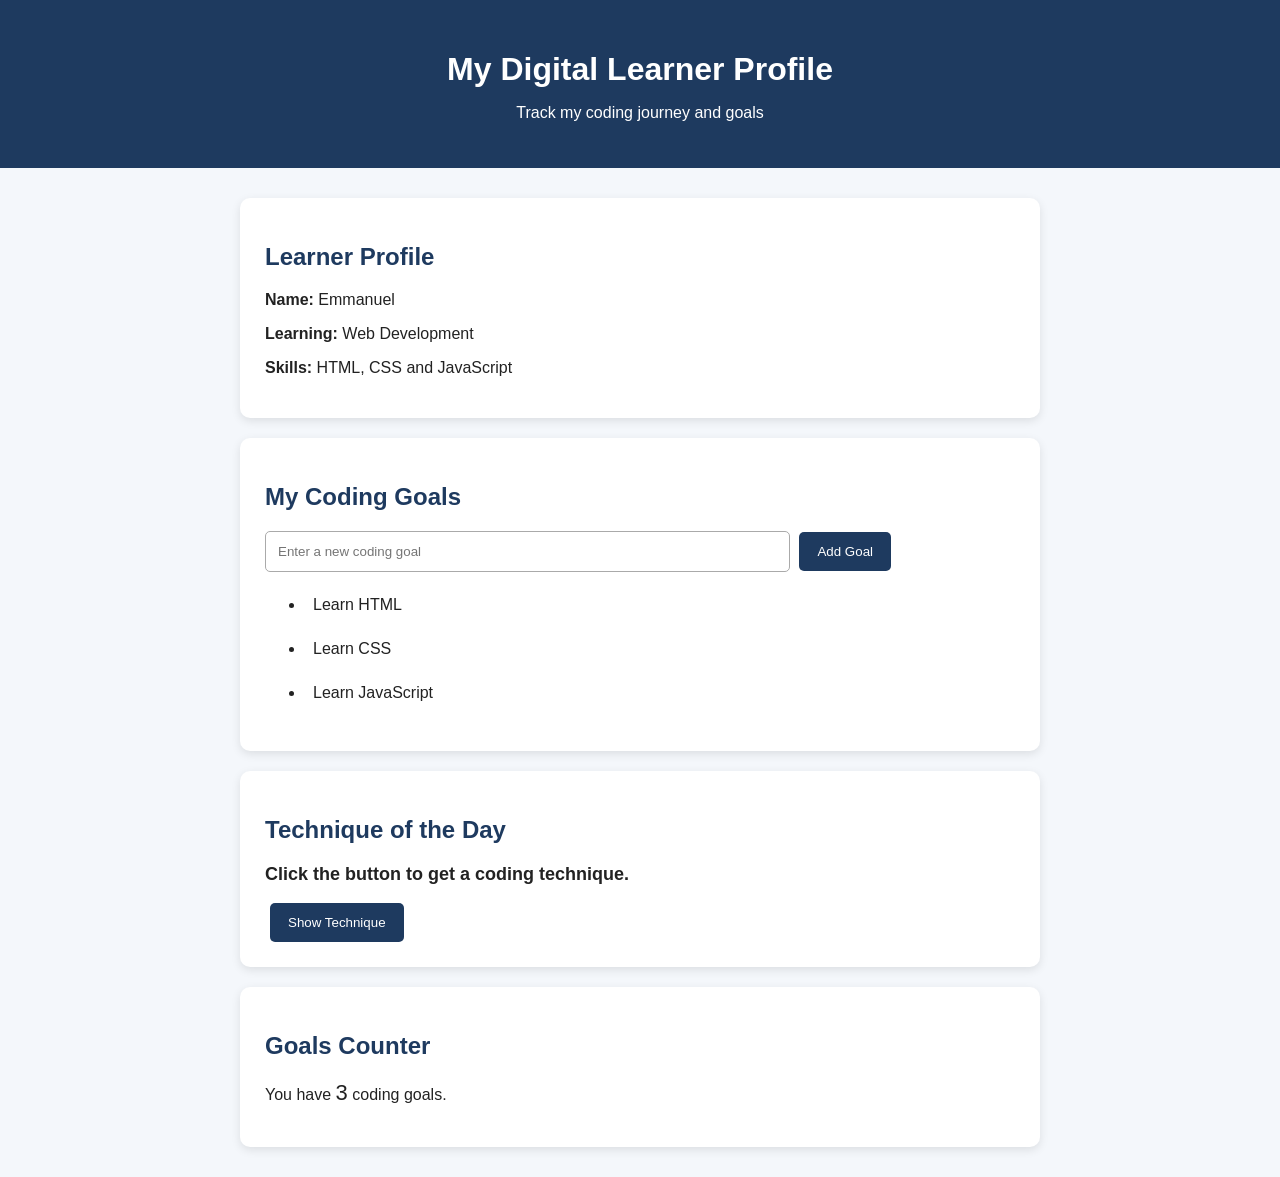
==== index.html @ 0e3e2306 "first commit" ====
<!DOCTYPE html>
<html lang="en">
<head>
  <meta charset="UTF-8">
  <meta name="viewport" content="width=device-width, initial-scale=1.0">
  <title>Learner Digital Profile</title>
  <link rel="stylesheet" href="style.css">
</head>

<body>

  <header>
    <h1>My Digital Learner Profile</h1>
    <p>Track my coding journey and goals</p>
  </header>

  <main>

    <!-- Learner Profile -->
    <section class="profile">
      <h2>Learner Profile</h2>
      <p><strong>Name:</strong> Emmanuel</p>
      <p><strong>Learning:</strong> Web Development</p>
      <p><strong>Skills:</strong> HTML, CSS and JavaScript</p>
    </section>

    <!-- Coding Goals -->
    <section class="goals">
      <h2>My Coding Goals</h2>

      <input type="text" id="goalInput" placeholder="Enter a new coding goal">
      <button id="addGoalBtn">Add Goal</button>

      <ul id="goalList">
        <li>Learn HTML</li>
        <li>Learn CSS</li>
        <li>Learn JavaScript</li>
      </ul>
    </section>

    <!-- Technique of the Day -->
    <section class="technique">
      <h2>Technique of the Day</h2>

      <p id="techniqueText">Click the button to get a coding technique.</p>

      <button id="techniqueBtn">Show Technique</button>
    </section>

    <!-- Counter -->
    <section class="counter">
      <h2>Goals Counter</h2>
      <p>You have <span id="goalCount">3</span> coding goals.</p>
    </section>

  </main>

  <script src="script.js"></script>
<script>const goalInput = document.getElementById("goalInput");
const addGoalBtn = document.getElementById("addGoalBtn");
const goalList = document.getElementById("goalList");
const goalCount = document.getElementById("goalCount");

const techniqueBtn = document.getElementById("techniqueBtn");
const techniqueText = document.getElementById("techniqueText");

const techniques = [
  "Practice writing clean HTML.",
  "Use meaningful class names in CSS.",
  "Use JavaScript functions to organize your code.",
  "Test your website in the browser.",
  "Use comments to explain difficult code.",
  "Practice solving small coding problems.",
  "Keep your code properly formatted."
];

// Add a new goal
addGoalBtn.addEventListener("click", function () {

  const goal = goalInput.value.trim();

  if (goal === "") {
    alert("Please enter a coding goal.");
    return;
  }

  const newGoal = document.createElement("li");
  newGoal.textContent = goal;

  goalList.appendChild(newGoal);

  goalInput.value = "";

  updateGoalCount();
});

// Update number of goals
function updateGoalCount() {
  const numberOfGoals = goalList.children.length;
  goalCount.textContent = numberOfGoals;
}

// Display a random technique
techniqueBtn.addEventListener("click", function () {

  const randomNumber = Math.floor(Math.random() * techniques.length);

  techniqueText.textContent = techniques[randomNumber];
});</script>
</body>
  <style>* {
  box-sizing: border-box;
}

body {
  font-family: Arial, sans-serif;
  margin: 0;
  background: #f4f7fb;
  color: #222;
}

header {
  text-align: center;
  background: #1e3a5f;
  color: white;
  padding: 30px;
}

header h1 {
  margin-bottom: 10px;
}

main {
  width: 90%;
  max-width: 800px;
  margin: 30px auto;
}

section {
  background: white;
  padding: 25px;
  margin-bottom: 20px;
  border-radius: 10px;
  box-shadow: 0 3px 10px rgba(0, 0, 0, 0.1);
}

h2 {
  color: #1e3a5f;
}

input {
  padding: 12px;
  width: 70%;
  border: 1px solid #aaa;
  border-radius: 5px;
}

button {
  padding: 12px 18px;
  border: none;
  border-radius: 5px;
  background: #1e3a5f;
  color: white;
  cursor: pointer;
  margin-left: 5px;
}

button:hover {
  background: #315f91;
}

li {
  margin: 10px 0;
  padding: 8px;
}

#techniqueText {
  font-size: 18px;
  font-weight: bold;
}

#goalCount {
  font-size: 22px;
}</style>
</body>
</html>
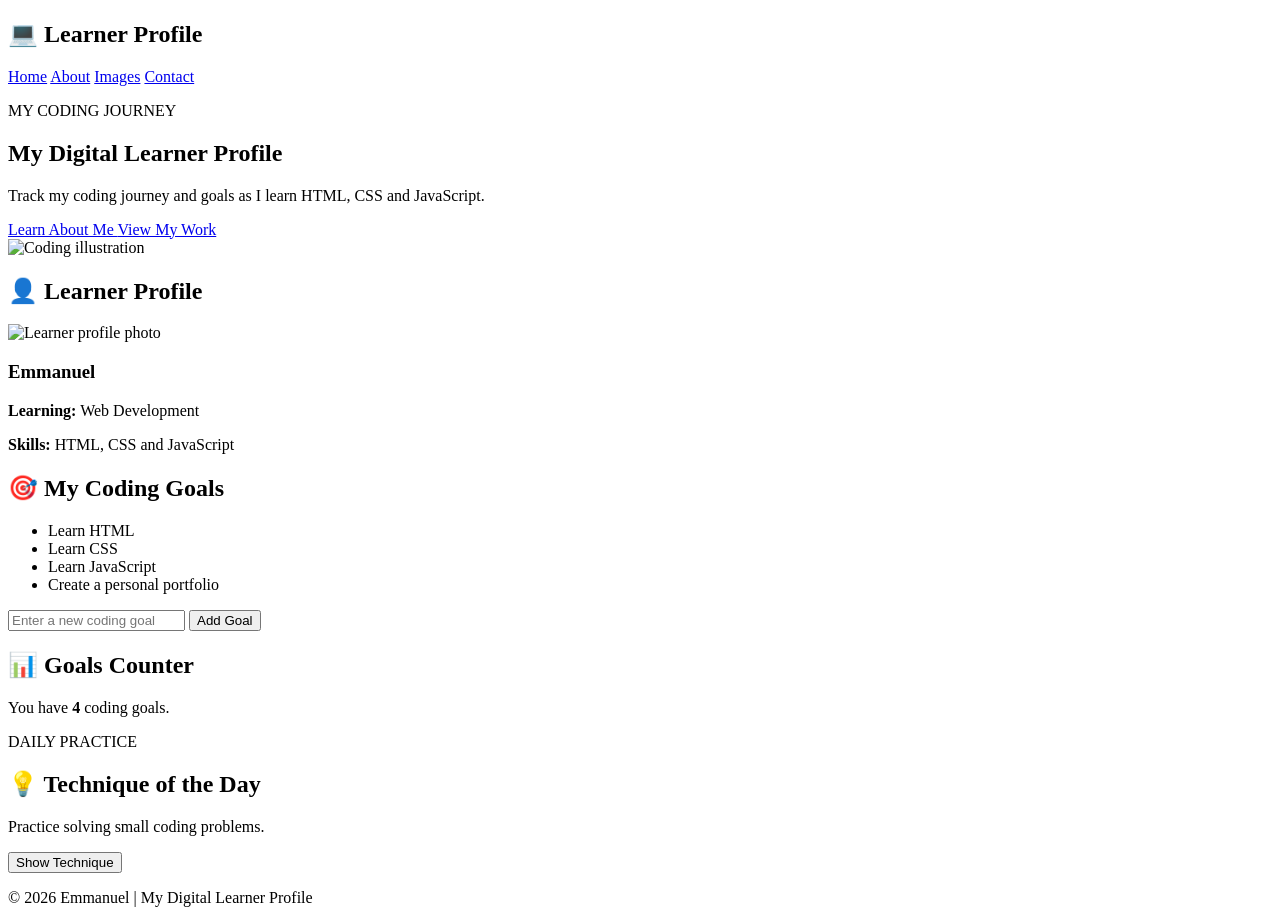
==== commit 2c31838c: "commit changes" ====
--- a/index.html
+++ b/index.html
@@ -1,186 +1,205 @@
 <!DOCTYPE html>
 <html lang="en">
 <head>
-  <meta charset="UTF-8">
-  <meta name="viewport" content="width=device-width, initial-scale=1.0">
-  <title>Learner Digital Profile</title>
-  <link rel="stylesheet" href="style.css">
+    <meta charset="UTF-8">
+    <meta name="viewport" content="width=device-width, initial-scale=1.0">
+    <title>My Digital Learner Profile</title>
+
+    <link rel="stylesheet" href="style.css">
 </head>
 
 <body>
 
-  <header>
-    <h1>My Digital Learner Profile</h1>
-    <p>Track my coding journey and goals</p>
-  </header>
-
-  <main>
-
-    <!-- Learner Profile -->
-    <section class="profile">
-      <h2>Learner Profile</h2>
-      <p><strong>Name:</strong> Emmanuel</p>
-      <p><strong>Learning:</strong> Web Development</p>
-      <p><strong>Skills:</strong> HTML, CSS and JavaScript</p>
-    </section>
-
-    <!-- Coding Goals -->
-    <section class="goals">
-      <h2>My Coding Goals</h2>
-
-      <input type="text" id="goalInput" placeholder="Enter a new coding goal">
-      <button id="addGoalBtn">Add Goal</button>
-
-      <ul id="goalList">
-        <li>Learn HTML</li>
-        <li>Learn CSS</li>
-        <li>Learn JavaScript</li>
-      </ul>
-    </section>
-
-    <!-- Technique of the Day -->
-    <section class="technique">
-      <h2>Technique of the Day</h2>
-
-      <p id="techniqueText">Click the button to get a coding technique.</p>
-
-      <button id="techniqueBtn">Show Technique</button>
-    </section>
-
-    <!-- Counter -->
-    <section class="counter">
-      <h2>Goals Counter</h2>
-      <p>You have <span id="goalCount">3</span> coding goals.</p>
-    </section>
-
-  </main>
-
-  <script src="script.js"></script>
-<script>const goalInput = document.getElementById("goalInput");
-const addGoalBtn = document.getElementById("addGoalBtn");
-const goalList = document.getElementById("goalList");
-const goalCount = document.getElementById("goalCount");
-
-const techniqueBtn = document.getElementById("techniqueBtn");
-const techniqueText = document.getElementById("techniqueText");
-
-const techniques = [
-  "Practice writing clean HTML.",
-  "Use meaningful class names in CSS.",
-  "Use JavaScript functions to organize your code.",
-  "Test your website in the browser.",
-  "Use comments to explain difficult code.",
-  "Practice solving small coding problems.",
-  "Keep your code properly formatted."
-];
-
-// Add a new goal
-addGoalBtn.addEventListener("click", function () {
-
-  const goal = goalInput.value.trim();
-
-  if (goal === "") {
-    alert("Please enter a coding goal.");
-    return;
-  }
-
-  const newGoal = document.createElement("li");
-  newGoal.textContent = goal;
-
-  goalList.appendChild(newGoal);
-
-  goalInput.value = "";
-
-  updateGoalCount();
-});
-
-// Update number of goals
-function updateGoalCount() {
-  const numberOfGoals = goalList.children.length;
-  goalCount.textContent = numberOfGoals;
-}
-
-// Display a random technique
-techniqueBtn.addEventListener("click", function () {
-
-  const randomNumber = Math.floor(Math.random() * techniques.length);
-
-  techniqueText.textContent = techniques[randomNumber];
-});</script>
-</body>
-  <style>* {
-  box-sizing: border-box;
-}
-
-body {
-  font-family: Arial, sans-serif;
-  margin: 0;
-  background: #f4f7fb;
-  color: #222;
-}
-
-header {
-  text-align: center;
-  background: #1e3a5f;
-  color: white;
-  padding: 30px;
-}
-
-header h1 {
-  margin-bottom: 10px;
-}
-
-main {
-  width: 90%;
-  max-width: 800px;
-  margin: 30px auto;
-}
-
-section {
-  background: white;
-  padding: 25px;
-  margin-bottom: 20px;
-  border-radius: 10px;
-  box-shadow: 0 3px 10px rgba(0, 0, 0, 0.1);
-}
-
-h2 {
-  color: #1e3a5f;
-}
-
-input {
-  padding: 12px;
-  width: 70%;
-  border: 1px solid #aaa;
-  border-radius: 5px;
-}
-
-button {
-  padding: 12px 18px;
-  border: none;
-  border-radius: 5px;
-  background: #1e3a5f;
-  color: white;
-  cursor: pointer;
-  margin-left: 5px;
-}
-
-button:hover {
-  background: #315f91;
-}
-
-li {
-  margin: 10px 0;
-  padding: 8px;
-}
-
-#techniqueText {
-  font-size: 18px;
-  font-weight: bold;
-}
-
-#goalCount {
-  font-size: 22px;
-}</style>
+    <nav class="navbar">
+
+        <h2>💻 Learner Profile</h2>
+
+        <div class="nav-links">
+            <a href="index.html">Home</a>
+            <a href="about.html">About</a>
+            <a href="images.html">Images</a>
+            <a href="contact.html">Contact</a>
+        </div>
+
+    </nav>
+
+
+    <main>
+
+        <section class="hero">
+
+            <div class="hero-text">
+
+                <p class="small-title">
+                    MY CODING JOURNEY
+                </p>
+
+                <h1>
+                    My Digital
+                    <span>Learner Profile</span>
+                </h1>
+
+                <p>
+                    Track my coding journey and goals as I learn
+                    HTML, CSS and JavaScript.
+                </p>
+
+                <a href="about.html" class="btn">
+                    Learn About Me
+                </a>
+
+                <a href="images.html" class="btn second-btn">
+                    View My Work
+                </a>
+
+            </div>
+
+            <div class="hero-image">
+
+                <img
+                    src="images/hero-coding-illustration.png"
+                    alt="Coding illustration"
+                >
+
+            </div>
+
+        </section>
+
+
+        <!-- Learner Profile -->
+
+        <section class="section">
+
+            <h2>👤 Learner Profile</h2>
+
+            <div class="profile-card">
+
+                <img
+                    src="images/profile-photo.png"
+                    alt="Learner profile photo"
+                >
+
+                <div>
+
+                    <h3>Emmanuel</h3>
+
+                    <p>
+                        <strong>Learning:</strong>
+                        Web Development
+                    </p>
+
+                    <p>
+                        <strong>Skills:</strong>
+                        HTML, CSS and JavaScript
+                    </p>
+
+                </div>
+
+            </div>
+
+        </section>
+
+
+        <!-- Coding Goals -->
+
+        <section class="section">
+
+            <h2>🎯 My Coding Goals</h2>
+
+            <div class="goal-card">
+
+                <ul id="goalList">
+
+                    <li>Learn HTML</li>
+
+                    <li>Learn CSS</li>
+
+                    <li>Learn JavaScript</li>
+
+                    <li>Create a personal portfolio</li>
+
+                </ul>
+
+
+                <div class="goal-form">
+
+                    <input
+                        type="text"
+                        id="goalInput"
+                        placeholder="Enter a new coding goal"
+                    >
+
+                    <button
+                        id="addGoalBtn"
+                        class="btn"
+                    >
+                        Add Goal
+                    </button>
+
+                </div>
+
+            </div>
+
+        </section>
+
+
+        <!-- Goal Counter -->
+
+        <section class="counter-card">
+
+            <h2>📊 Goals Counter</h2>
+
+            <p>
+                You have
+                <strong id="goalCount">4</strong>
+                coding goals.
+            </p>
+
+        </section>
+
+
+        <!-- Technique -->
+
+        <section class="technique-card">
+
+            <div>
+
+                <p class="small-title">
+                    DAILY PRACTICE
+                </p>
+
+                <h2>
+                    💡 Technique of the Day
+                </h2>
+
+                <p id="techniqueText">
+                    Practice solving small coding problems.
+                </p>
+
+            </div>
+
+            <button
+                id="techniqueBtn"
+                class="btn"
+            >
+                Show Technique
+            </button>
+
+        </section>
+
+    </main>
+
+
+    <footer>
+
+        <p>
+            © 2026 Emmanuel | My Digital Learner Profile
+        </p>
+
+    </footer>
+
+
+    <script src="script.js"></script>
+
 </body>
 </html>
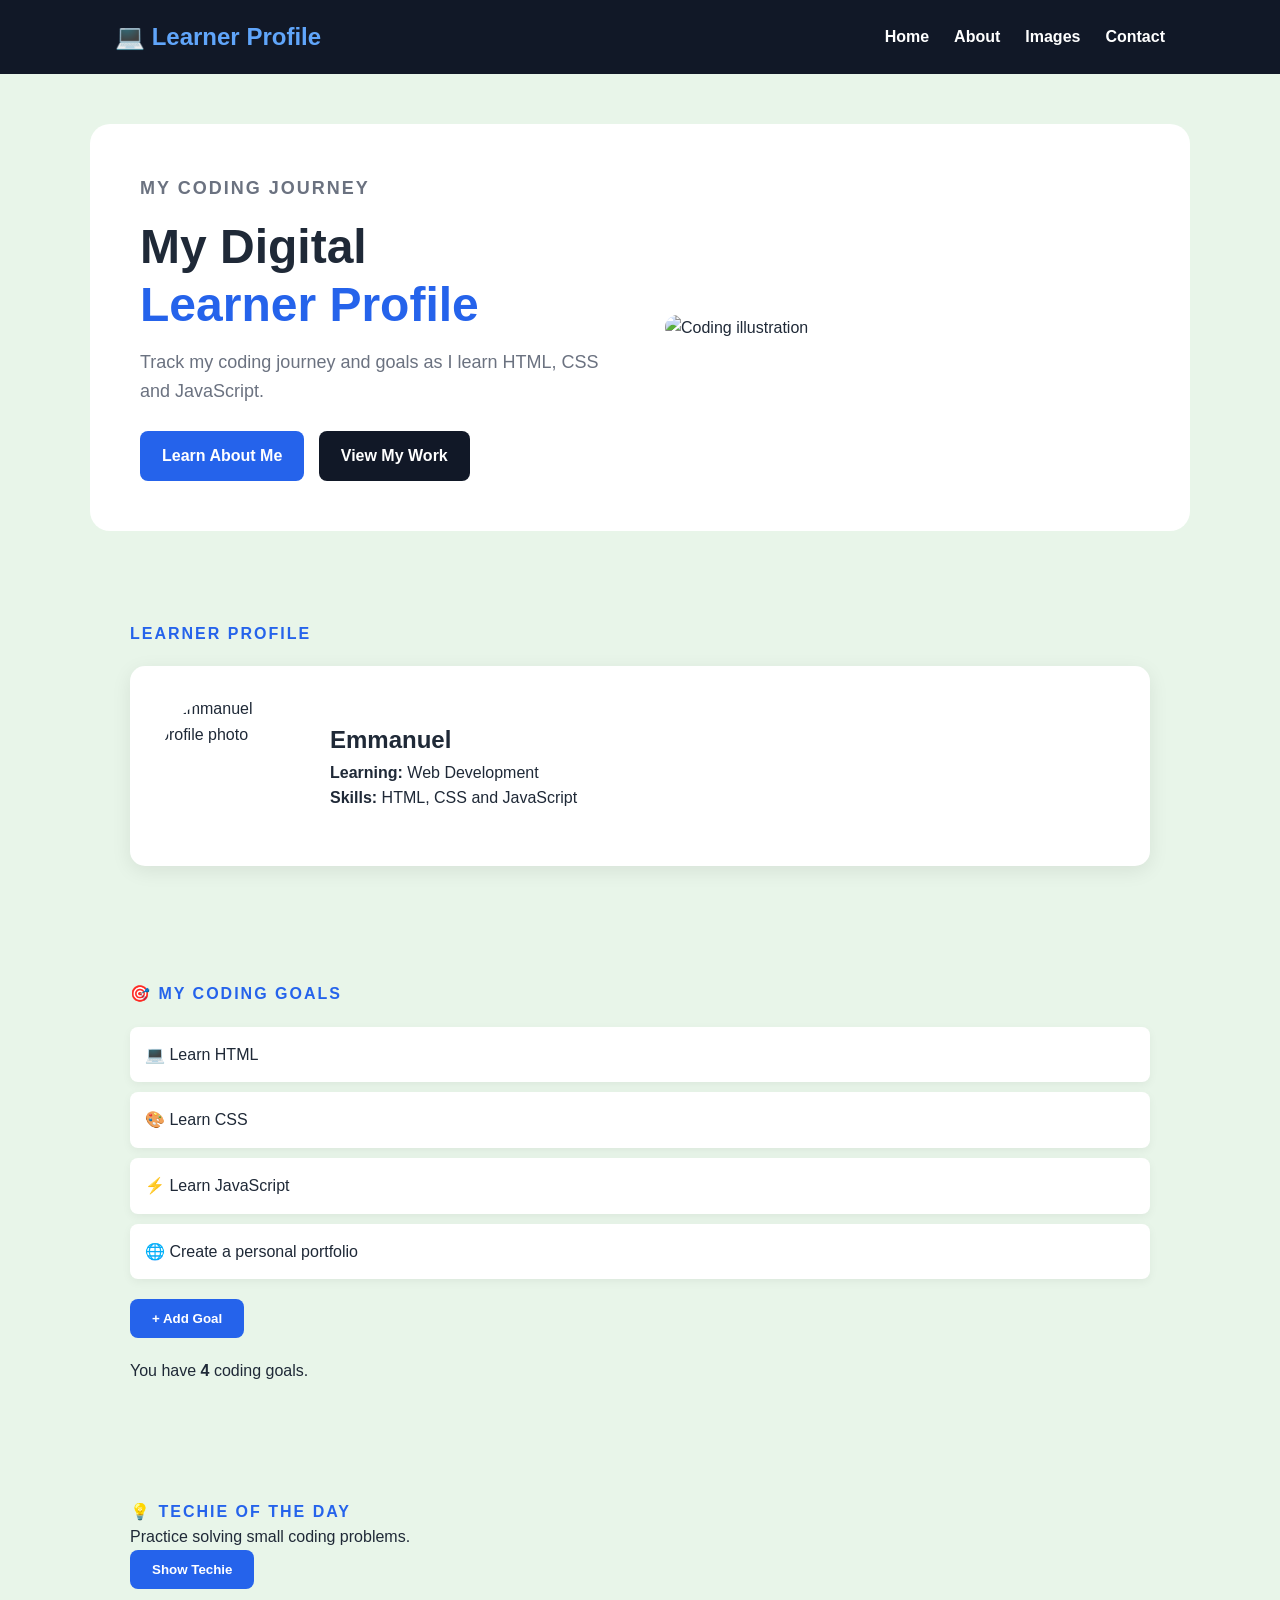
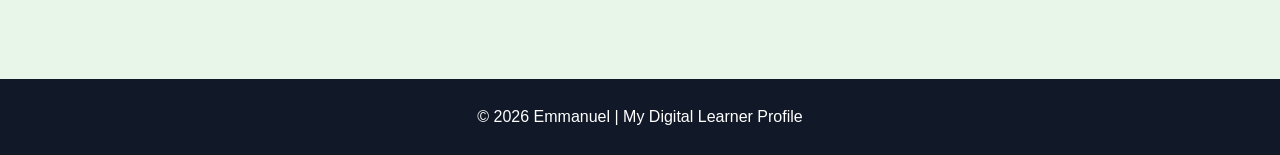
==== commit 6a65db8c: "commit changes" ====
--- a/index.html
+++ b/index.html
@@ -4,14 +4,13 @@
     <meta charset="UTF-8">
     <meta name="viewport" content="width=device-width, initial-scale=1.0">
     <title>My Digital Learner Profile</title>
-
     <link rel="stylesheet" href="style.css">
 </head>
 
 <body>
 
-    <nav class="navbar">
-
+<header>
+    <nav>
         <h2>💻 Learner Profile</h2>
 
         <div class="nav-links">
@@ -20,186 +19,386 @@
             <a href="images.html">Images</a>
             <a href="contact.html">Contact</a>
         </div>
-
     </nav>
-
-
-    <main>
-
-        <section class="hero">
-
-            <div class="hero-text">
-
-                <p class="small-title">
-                    MY CODING JOURNEY
+</header>
+
+<main>
+
+    <section class="hero">
+        <div class="hero-text">
+            <p class="small-title">MY CODING JOURNEY</p>
+
+            <h1>My Digital<br>
+                <span>Learner Profile</span>
+            </h1>
+
+            <p>
+                Track my coding journey and goals as I learn
+                HTML, CSS and JavaScript.
+            </p>
+
+            <div class="buttons">
+                <a href="about.html" class="btn">Learn About Me</a>
+                <a href="images.html" class="btn secondary">View My Work</a>
+            </div>
+        </div>
+
+        <div class="hero-image">
+            <img src="images/coding.jpg" alt="Coding illustration">
+        </div>
+    </section>
+
+    <section class="profile">
+        <p class="section-title"> LEARNER PROFILE</p>
+
+        <div class="profile-card">
+
+            <img src="images/profile.jpg"
+                 alt="Emmanuel profile photo"
+                 class="profile-photo">
+
+            <div>
+                <h2>Emmanuel</h2>
+
+                <p><strong>Learning:</strong> Web Development</p>
+
+                <p>
+                    <strong>Skills:</strong>
+                    HTML, CSS and JavaScript
                 </p>
-
-                <h1>
-                    My Digital
-                    <span>Learner Profile</span>
-                </h1>
-
-                <p>
-                    Track my coding journey and goals as I learn
-                    HTML, CSS and JavaScript.
-                </p>
-
-                <a href="about.html" class="btn">
-                    Learn About Me
-                </a>
-
-                <a href="images.html" class="btn second-btn">
-                    View My Work
-                </a>
-
             </div>
 
-            <div class="hero-image">
-
-                <img
-                    src="images/hero-coding-illustration.png"
-                    alt="Coding illustration"
-                >
-
-            </div>
-
-        </section>
-
-
-        <!-- Learner Profile -->
-
-        <section class="section">
-
-            <h2>👤 Learner Profile</h2>
-
-            <div class="profile-card">
-
-                <img
-                    src="images/profile-photo.png"
-                    alt="Learner profile photo"
-                >
-
-                <div>
-
-                    <h3>Emmanuel</h3>
-
-                    <p>
-                        <strong>Learning:</strong>
-                        Web Development
-                    </p>
-
-                    <p>
-                        <strong>Skills:</strong>
-                        HTML, CSS and JavaScript
-                    </p>
-
-                </div>
-
-            </div>
-
-        </section>
-
-
-        <!-- Coding Goals -->
-
-        <section class="section">
-
-            <h2>🎯 My Coding Goals</h2>
-
-            <div class="goal-card">
-
-                <ul id="goalList">
-
-                    <li>Learn HTML</li>
-
-                    <li>Learn CSS</li>
-
-                    <li>Learn JavaScript</li>
-
-                    <li>Create a personal portfolio</li>
-
-                </ul>
-
-
-                <div class="goal-form">
-
-                    <input
-                        type="text"
-                        id="goalInput"
-                        placeholder="Enter a new coding goal"
-                    >
-
-                    <button
-                        id="addGoalBtn"
-                        class="btn"
-                    >
-                        Add Goal
-                    </button>
-
-                </div>
-
-            </div>
-
-        </section>
-
-
-        <!-- Goal Counter -->
-
-        <section class="counter-card">
-
-            <h2>📊 Goals Counter</h2>
-
-            <p>
-                You have
-                <strong id="goalCount">4</strong>
-                coding goals.
+        </div>
+    </section>
+
+    <section class="goals">
+        <p class="section-title">🎯 MY CODING GOALS</p>
+
+        <div id="goalList">
+
+            <div class="goal">💻 Learn HTML</div>
+            <div class="goal">🎨 Learn CSS</div>
+            <div class="goal">⚡ Learn JavaScript</div>
+            <div class="goal">🌐 Create a personal portfolio</div>
+
+        </div>
+
+        <button id="addGoal">+ Add Goal</button>
+
+        <p class="counter">
+            You have <strong id="goalCount">4</strong> coding goals.
+        </p>
+    </section>
+
+    <section class="technique">
+
+        <p class="section-title">💡 TECHIE OF THE DAY</p>
+
+        <div class="techie-card">
+            <p id="techieText">
+                Practice solving small coding problems.
             </p>
 
-        </section>
-
-
-        <!-- Technique -->
-
-        <section class="technique-card">
-
-            <div>
-
-                <p class="small-title">
-                    DAILY PRACTICE
-                </p>
-
-                <h2>
-                    💡 Technique of the Day
-                </h2>
-
-                <p id="techniqueText">
-                    Practice solving small coding problems.
-                </p>
-
-            </div>
-
-            <button
-                id="techniqueBtn"
-                class="btn"
-            >
-                Show Technique
+            <button id="showTechnique">
+                Show Techie
             </button>
-
-        </section>
-
-    </main>
-
-
-    <footer>
-
-        <p>
-            © 2026 Emmanuel | My Digital Learner Profile
-        </p>
-
-    </footer>
-
-
-    <script src="script.js"></script>
+        </div>
+
+    </section>
+
+</main>
+
+<footer>
+    <p>© 2026 Emmanuel | My Digital Learner Profile</p>
+</footer>
+
+<script src="script.js"></script>
+<script>const addGoalButton = document.getElementById("addGoal");
+const goalList = document.getElementById("goalList");
+const goalCount = document.getElementById("goalCount");
+
+addGoalButton.addEventListener("click", function () {
+
+    const newGoal = prompt("Enter your new coding goal:");
+
+    if (newGoal && newGoal.trim() !== "") {
+
+        const goal = document.createElement("div");
+
+        goal.className = "goal";
+
+        goal.textContent = "🚀 " + newGoal;
+
+        goalList.appendChild(goal);
+
+        goalCount.textContent =
+            goalList.children.length;
+    }
+
+});
+
+const showTechniqueButton =
+    document.getElementById("showTechnique");
+
+const techniqueText =
+    document.getElementById("techniqueText");
+
+const techniques = [
+    "Practice solving small coding problems.",
+    "Write a little JavaScript every day.",
+    "Build small projects instead of only reading tutorials.",
+    "Learn from your coding mistakes.",
+    "Practice HTML and CSS by creating web pages."
+];
+
+showTechniqueButton.addEventListener("click", function () {
+
+    const randomNumber =
+        Math.floor(Math.random() * techniques.length);
+
+    techniqueText.textContent =
+        techniques[randomNumber];
+
+});</script>
+<style>* {
+    margin: 0;
+    padding: 0;
+    box-sizing: border-box;
+}
+
+body {
+    font-family: Arial, sans-serif;
+    background: lightgreen;
+    color: #1f2937;
+    line-height: 1.6;
+}
+
+body {
+    font-family: Arial, sans-serif;
+    background: #e8f5e9;
+    color: #1f2937;
+    line-height: 1.6;
+}
+
+/* NAVIGATION */
+
+header {
+    background: #111827;
+    color: white;
+}
+
+nav {
+    max-width: 1100px;
+    margin: auto;
+    padding: 18px 25px;
+    display: flex;
+    justify-content: space-between;
+    align-items: center;
+}
+
+nav h2 {
+    color: #60a5fa;
+}
+
+.nav-links {
+    display: flex;
+    gap: 25px;
+}
+
+.nav-links a {
+    color: white;
+    text-decoration: none;
+    font-weight: bold;
+}
+
+.nav-links a:hover {
+    color: #60a5fa;
+}
+
+/* HERO */
+
+.hero {
+    max-width: 1100px;
+    margin: 50px auto;
+    padding: 50px;
+    display: flex;
+    align-items: center;
+    gap: 50px;
+    background: white;
+    border-radius: 20px;
+}
+
+.hero-text {
+    flex: 1;
+}
+
+.small-title,
+.section-title {
+    color: #2563eb;
+    font-weight: bold;
+    letter-spacing: 2px;
+}
+
+.hero h1 {
+    font-size: 48px;
+    line-height: 1.2;
+    margin: 15px 0;
+}
+
+.hero h1 span {
+    color: #2563eb;
+}
+
+.hero-text > p {
+    font-size: 18px;
+    color: #6b7280;
+}
+
+.hero-image {
+    flex: 1;
+}
+
+.hero-image img {
+    width: 100%;
+    border-radius: 20px;
+}
+
+/* BUTTONS */
+
+.buttons {
+    margin-top: 25px;
+}
+
+.btn,
+button {
+    display: inline-block;
+    padding: 12px 22px;
+    background: #2563eb;
+    color: white;
+    border: none;
+    border-radius: 8px;
+    text-decoration: none;
+    cursor: pointer;
+    font-weight: bold;
+}
+
+.btn.secondary {
+    background: #111827;
+    margin-left: 10px;
+}
+
+.btn:hover,
+button:hover {
+    opacity: 0.85;
+}
+
+/* SECTIONS */
+
+section {
+    max-width: 1100px;
+    margin: 35px auto;
+    padding: 40px;
+}
+
+.profile-card {
+    margin-top: 20px;
+    padding: 30px;
+    background: white;
+    border-radius: 15px;
+    display: flex;
+    align-items: center;
+    gap: 30px;
+    box-shadow: 0 5px 20px rgba(0,0,0,0.08);
+}
+
+.profile-photo {
+    width: 140px;
+    height: 140px;
+    object-fit: cover;
+    border-radius: 50%;
+}
+
+/* GOALS */
+
+#goalList {
+    margin: 20px 0;
+}
+
+.goal {
+    background: white;
+    padding: 15px;
+    margin: 10px 0;
+    border-radius: 8px;
+    box-shadow: 0 3px 10px rgba(0,0,0,0.05);
+}
+
+.counter {
+    margin-top: 20px;
+}
+
+/* TECHNIQUE */
+
+.technique-card {
+    margin-top: 20px;
+    background: white;
+    padding: 30px;
+    border-radius: 15px;
+    text-align: center;
+    box-shadow: 0 5px 20px rgba(0,0,0,0.08);
+}
+
+#techniqueText {
+    font-size: 20px;
+    margin-bottom: 20px;
+}
+
+/* FOOTER */
+
+footer {
+    background: #111827;
+    color: white;
+    text-align: center;
+    padding: 25px;
+    margin-top: 50px;
+}
+
+/* MOBILE */
+
+@media (max-width: 768px) {
+
+    nav {
+        flex-direction: column;
+        gap: 15px;
+    }
+
+    .nav-links {
+        flex-wrap: wrap;
+        justify-content: center;
+    }
+
+    .hero {
+        flex-direction: column;
+        padding: 30px;
+        margin: 20px;
+    }
+
+    .hero h1 {
+        font-size: 36px;
+    }
+
+    section {
+        margin: 20px;
+        padding: 25px;
+    }
+
+    .profile-card {
+        flex-direction: column;
+        text-align: center;
+    }
+
+}</style>
+
+    
 
 </body>
-</html>+</html>
